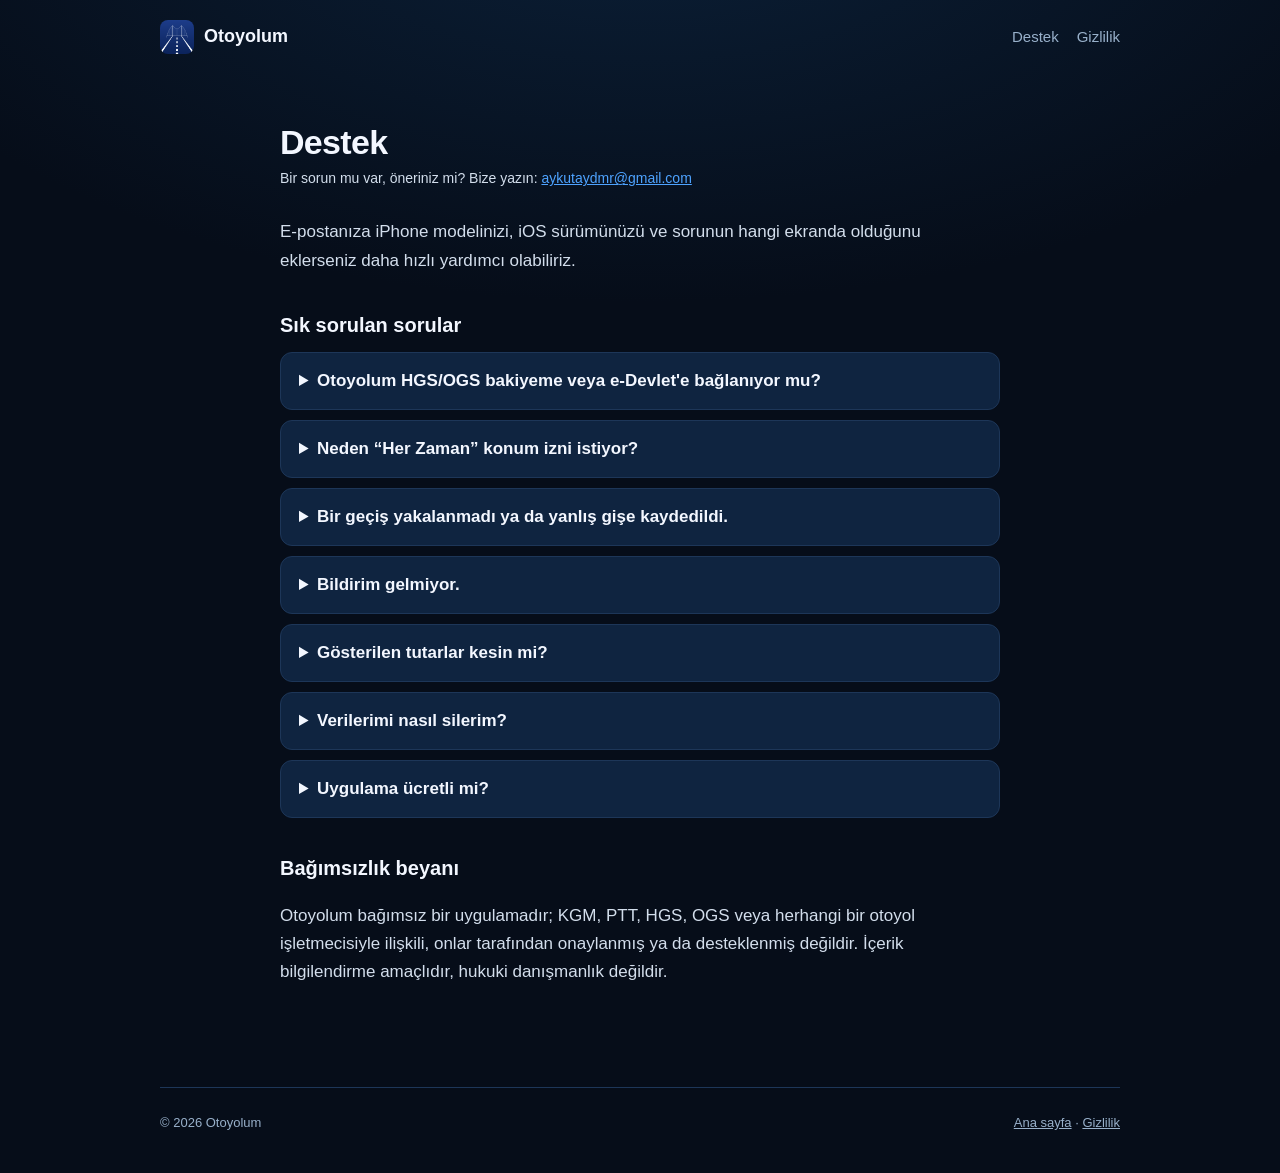
==== destek/index.html @ b16caa04 "Otoyolum sitesi: ana sayfa, gizlilik, destek Co-Authored-By: Claude Opus 5.5 <noreply@anthropic.com>" ====
<!DOCTYPE html>
<html lang="tr">
<head>
<meta charset="utf-8">
<meta name="viewport" content="width=device-width, initial-scale=1">
<title>Destek — Otoyolum</title>
<meta name="description" content="Otoyolum destek ve sık sorulan sorular.">
<meta name="theme-color" content="#060d19">
<link rel="icon" href="/ikon.png">
<link rel="stylesheet" href="/stil.css">
</head>
<body>
<header class="ust">
  <a class="marka" href="/"><img src="/ikon.png" alt="">Otoyolum</a>
  <nav><a href="/destek/">Destek</a><a href="/gizlilik/">Gizlilik</a></nav>
</header>

<main class="icerik">
  <h1>Destek</h1>
  <p class="tarih">Bir sorun mu var, öneriniz mi? Bize yazın: <a href="mailto:aykutaydmr@gmail.com?subject=Otoyolum%20destek">aykutaydmr@gmail.com</a></p>
  <p>E-postanıza iPhone modelinizi, iOS sürümünüzü ve sorunun hangi ekranda olduğunu eklerseniz daha hızlı yardımcı olabiliriz.</p>

  <h2>Sık sorulan sorular</h2>

  <details>
    <summary>Otoyolum HGS/OGS bakiyeme veya e-Devlet'e bağlanıyor mu?</summary>
    <p>Hayır. Uygulama hiçbir kuruma bağlanmaz ve internetten veri çekmez. Gişeden geçtiğinizi telefonunuzun konumuyla fark eder ve cezasız ödeme süresini sizin için sayar. Ödemenin düşüp düşmediğini PTT, banka veya e-Devlet üzerinden kontrol edip uygulamada işaretlersiniz.</p>
  </details>

  <details>
    <summary>Neden “Her Zaman” konum izni istiyor?</summary>
    <p>Uygulama kapalıyken de gişeden geçtiğinizi fark edebilmek için. iOS bu durumda uygulamayı yalnızca gişe alanına girdiğinizde kısa süreliğine uyandırır. Konumunuz cihazdan çıkmaz, rota kaydedilmez. İzin vermezseniz geçişleri Nöbet ekranındaki + düğmesiyle elle ekleyebilirsiniz.</p>
  </details>

  <details>
    <summary>Bir geçiş yakalanmadı ya da yanlış gişe kaydedildi.</summary>
    <p>Konum izninin “Her Zaman” ve Hassas Konum'un açık olduğunu kontrol edin. Gişe yanlış yerde tetikleniyorsa Ayarlar &gt; Gişe konumları'ndan düzeltebilirsiniz. Eksik geçişi Nöbet ekranındaki + ile ekleyin.</p>
  </details>

  <details>
    <summary>Bildirim gelmiyor.</summary>
    <p>iOS Ayarlar &gt; Bildirimler &gt; Otoyolum'dan bildirimlerin ve “Zamana Duyarlı” uyarıların açık olduğundan emin olun. Hatırlatmalar sabah 10:00'da gelir.</p>
  </details>

  <details>
    <summary>Gösterilen tutarlar kesin mi?</summary>
    <p>Köprü ve tünel ücretleri sabit tarifeden gelir. Otoyol kesimlerinde tutar, giriş-çıkış noktanıza göre hesaplanan bir tahmindir (≈ ile gösterilir). Tarifeleri Ayarlar &gt; Tarifeler'den güncelleyebilirsiniz. Tutarlar resmî borç beyanı değildir.</p>
  </details>

  <details>
    <summary>Verilerimi nasıl silerim?</summary>
    <p>Tüm veriler yalnızca cihazınızda durur. Uygulamayı silmek her şeyi kalıcı olarak siler.</p>
  </details>

  <details>
    <summary>Uygulama ücretli mi?</summary>
    <p>Hayır, Otoyolum ücretsizdir; reklam ve uygulama içi satın alma yoktur.</p>
  </details>

  <h2>Bağımsızlık beyanı</h2>
  <p>Otoyolum bağımsız bir uygulamadır; KGM, PTT, HGS, OGS veya herhangi bir otoyol işletmecisiyle ilişkili, onlar tarafından onaylanmış ya da desteklenmiş değildir. İçerik bilgilendirme amaçlıdır, hukuki danışmanlık değildir.</p>
</main>

<footer class="alt">
  <span>© 2026 Otoyolum</span>
  <span><a href="/">Ana sayfa</a> · <a href="/gizlilik/">Gizlilik</a></span>
</footer>
</body>
</html>
---- stil.css ----
:root{
  --zemin:#060d19; --zemin2:#0b2038; --kart:#0f2440; --cizgi:#1d3658;
  --metin:#f3f7ff; --soluk:#98b0ca; --vurgu:#4ea3ff; --vurgu2:#c4deff;
}
*{box-sizing:border-box}
html{-webkit-text-size-adjust:100%}
body{
  margin:0; color:var(--metin); background:var(--zemin);
  background-image:radial-gradient(1200px 600px at 50% -10%, var(--zemin2), transparent 70%);
  font:17px/1.65 -apple-system,BlinkMacSystemFont,"SF Pro Text","Segoe UI",Roboto,Helvetica,Arial,sans-serif;
  -webkit-font-smoothing:antialiased; padding:0 16px;
}
a{color:var(--vurgu)}
.ust{max-width:960px;margin:0 auto;display:flex;align-items:center;justify-content:space-between;padding:20px 0}
.marka{display:flex;align-items:center;gap:10px;color:var(--metin);text-decoration:none;font-weight:700;font-size:18px}
.marka img{width:34px;height:34px;border-radius:8px}
.ust nav{display:flex;gap:18px;font-size:15px}
.ust nav a{color:var(--soluk);text-decoration:none}
.ust nav a:hover{color:var(--metin)}
.kahraman{max-width:960px;margin:0 auto;text-align:center;padding:56px 0 28px}
.kahraman img.ikon{width:112px;height:112px;border-radius:25px;box-shadow:0 20px 60px rgba(78,163,255,.25)}
h1{font-size:clamp(32px,6vw,52px);line-height:1.1;letter-spacing:-.02em;margin:26px 0 14px}
.kahraman p{color:var(--soluk);font-size:clamp(17px,2.4vw,20px);max-width:620px;margin:0 auto}
.rozet{display:inline-block;margin-top:28px;padding:12px 22px;border-radius:999px;background:var(--metin);color:#06101f;font-weight:700;text-decoration:none}
.rozet.pasif{background:transparent;color:var(--vurgu2);border:1px solid var(--cizgi)}
.sahne{max-width:1100px;margin:36px auto 0;border-radius:18px;overflow:hidden;border:1px solid var(--cizgi)}
.sahne img{display:block;width:100%;height:auto}
.ozellikler{max-width:960px;margin:56px auto 0;display:grid;grid-template-columns:repeat(auto-fit,minmax(260px,1fr));gap:16px}
.ozellik{background:var(--kart);border:1px solid var(--cizgi);border-radius:16px;padding:22px}
.ozellik h3{margin:0 0 6px;font-size:18px}
.ozellik p{margin:0;color:var(--soluk);font-size:15px}
.icerik{max-width:720px;margin:0 auto;padding:40px 0 20px}
.icerik h1{font-size:34px;margin:10px 0 6px}
.icerik h2{font-size:20px;margin:34px 0 8px}
.icerik p,.icerik li{color:#d3deec}
.tarih{color:var(--soluk);font-size:14px;margin:0 0 28px}
.etiket{display:inline-block;font-size:13px;font-weight:600;color:var(--vurgu2);background:rgba(78,163,255,.12);border:1px solid rgba(78,163,255,.3);padding:5px 12px;border-radius:999px}
details{background:var(--kart);border:1px solid var(--cizgi);border-radius:12px;padding:14px 18px;margin:10px 0}
summary{cursor:pointer;font-weight:600}
details p{margin:10px 0 0}
.alt{max-width:960px;margin:64px auto 0;padding:24px 0 40px;border-top:1px solid var(--cizgi);color:var(--soluk);font-size:13px;display:flex;flex-wrap:wrap;gap:8px 20px;justify-content:space-between}
.alt a{color:var(--soluk)}
@media (max-width:520px){.ust nav{gap:12px;font-size:14px}.kahraman{padding-top:32px}}
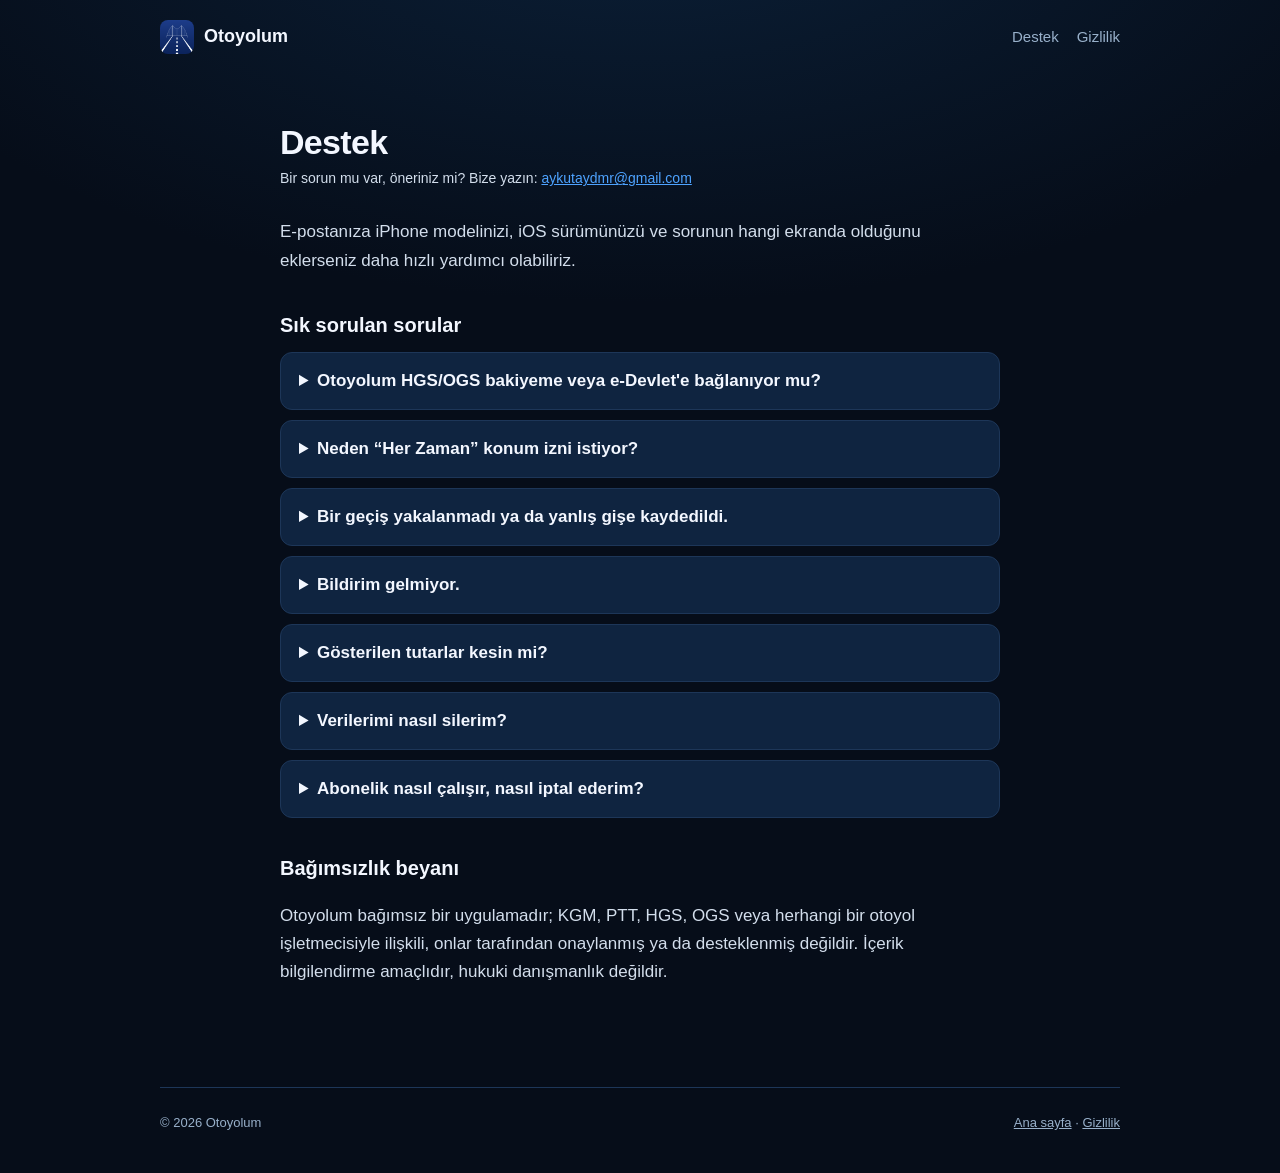
==== commit 80f93ed1: "Abonelik bilgisi: gizlilik, destek SSS, ana sayfa Co-Authored-By: Claude Opus 5.5 <noreply@anthropic" ====
--- a/destek/index.html
+++ b/destek/index.html
@@ -53,8 +53,8 @@
   </details>
 
   <details>
-    <summary>Uygulama ücretli mi?</summary>
-    <p>Hayır, Otoyolum ücretsizdir; reklam ve uygulama içi satın alma yoktur.</p>
+    <summary>Abonelik nasıl çalışır, nasıl iptal ederim?</summary>
+    <p>Otoyolum'un özellikleri Otoyolum Premium aboneliğiyle kullanılır. Yeni kullanıcılar 1 ay ücretsiz dener; sonrasında seçtiğiniz aylık ya da yıllık plan ücretlendirilir. Deneme bitmeden iptal ederseniz ücret alınmaz. İptal için: iPhone Ayarlar &gt; adınız &gt; Abonelikler &gt; Otoyolum. Telefon değiştirdiyseniz uygulamadaki "Satın alımları geri yükle" düğmesini kullanın. Acil durum rehberi her zaman ücretsizdir. Reklam yoktur.</p>
   </details>
 
   <h2>Bağımsızlık beyanı</h2>
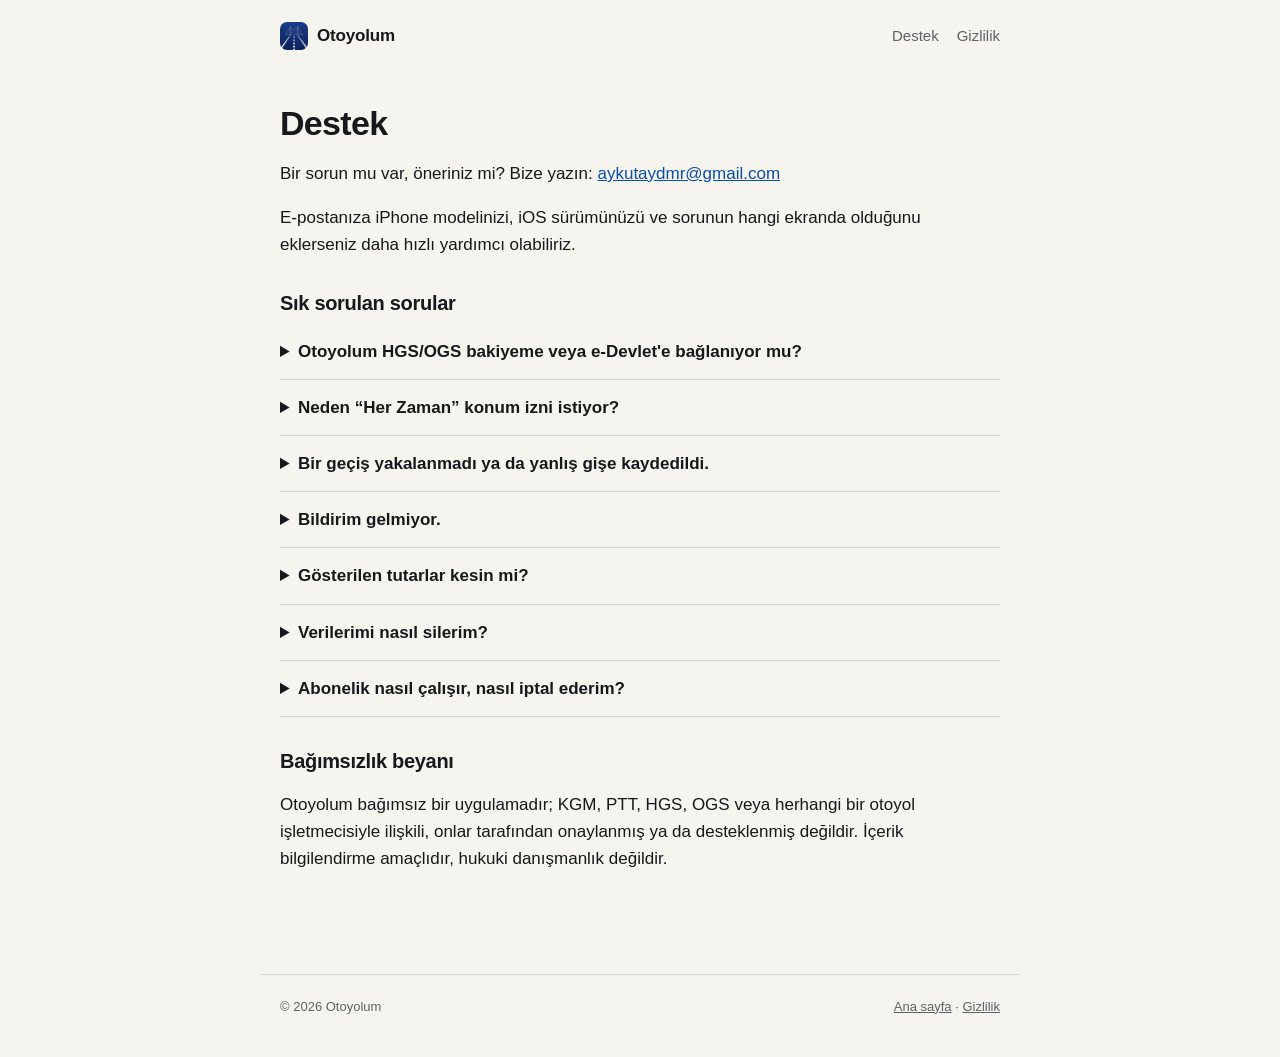
==== commit 4dccb962: "Ana sayfa yeniden yazıldı: somut örnek, gün cetveli, iki hat, bilerek yapılmayanlar, kaynaklar Co-Au" ====
--- a/destek/index.html
+++ b/destek/index.html
@@ -17,7 +17,7 @@
 
 <main class="icerik">
   <h1>Destek</h1>
-  <p class="tarih">Bir sorun mu var, öneriniz mi? Bize yazın: <a href="mailto:aykutaydmr@gmail.com?subject=Otoyolum%20destek">aykutaydmr@gmail.com</a></p>
+  <p>Bir sorun mu var, öneriniz mi? Bize yazın: <a href="mailto:aykutaydmr@gmail.com?subject=Otoyolum%20destek">aykutaydmr@gmail.com</a></p>
   <p>E-postanıza iPhone modelinizi, iOS sürümünüzü ve sorunun hangi ekranda olduğunu eklerseniz daha hızlı yardımcı olabiliriz.</p>
 
   <h2>Sık sorulan sorular</h2>
--- a/stil.css
+++ b/stil.css
@@ -1,43 +1,116 @@
 :root{
-  --zemin:#060d19; --zemin2:#0b2038; --kart:#0f2440; --cizgi:#1d3658;
-  --metin:#f3f7ff; --soluk:#98b0ca; --vurgu:#4ea3ff; --vurgu2:#c4deff;
+  --kagit:#f6f4ef; --murekkep:#16181c; --soluk:#5d6168; --cizgi:#d9d5cc;
+  --tabela:#0b4ea2; --tabela-acik:#e3ecf7; --kirmizi:#b0271e; --kirmizi-acik:#f6e4e1;
+  --yesil:#0e7a54;
+  --mono:ui-monospace,"SF Mono",Menlo,Consolas,monospace;
+}
+@media (prefers-color-scheme:dark){
+  :root{
+    --kagit:#121316; --murekkep:#ecebe7; --soluk:#9a9ca2; --cizgi:#2c2e33;
+    --tabela:#6aa2ee; --tabela-acik:#17243a; --kirmizi:#f07366; --kirmizi-acik:#35191a;
+    --yesil:#45c18c;
+  }
 }
 *{box-sizing:border-box}
 html{-webkit-text-size-adjust:100%}
 body{
-  margin:0; color:var(--metin); background:var(--zemin);
-  background-image:radial-gradient(1200px 600px at 50% -10%, var(--zemin2), transparent 70%);
-  font:17px/1.65 -apple-system,BlinkMacSystemFont,"SF Pro Text","Segoe UI",Roboto,Helvetica,Arial,sans-serif;
-  -webkit-font-smoothing:antialiased; padding:0 16px;
+  margin:0; background:var(--kagit); color:var(--murekkep);
+  font:17px/1.6 -apple-system,BlinkMacSystemFont,"Segoe UI",Roboto,Helvetica,Arial,sans-serif;
+  -webkit-font-smoothing:antialiased;
 }
-a{color:var(--vurgu)}
-.ust{max-width:960px;margin:0 auto;display:flex;align-items:center;justify-content:space-between;padding:20px 0}
-.marka{display:flex;align-items:center;gap:10px;color:var(--metin);text-decoration:none;font-weight:700;font-size:18px}
-.marka img{width:34px;height:34px;border-radius:8px}
+a{color:var(--tabela)}
+.sayfa{max-width:760px;margin:0 auto;padding:0 20px}
+
+/* Üst şerit */
+.ust{max-width:760px;margin:0 auto;padding:22px 20px 0;display:flex;align-items:center;justify-content:space-between;gap:12px}
+.marka{display:flex;align-items:center;gap:9px;color:var(--murekkep);text-decoration:none;font-weight:700;letter-spacing:-.01em}
+.marka img{width:28px;height:28px;border-radius:7px}
 .ust nav{display:flex;gap:18px;font-size:15px}
 .ust nav a{color:var(--soluk);text-decoration:none}
-.ust nav a:hover{color:var(--metin)}
-.kahraman{max-width:960px;margin:0 auto;text-align:center;padding:56px 0 28px}
-.kahraman img.ikon{width:112px;height:112px;border-radius:25px;box-shadow:0 20px 60px rgba(78,163,255,.25)}
-h1{font-size:clamp(32px,6vw,52px);line-height:1.1;letter-spacing:-.02em;margin:26px 0 14px}
-.kahraman p{color:var(--soluk);font-size:clamp(17px,2.4vw,20px);max-width:620px;margin:0 auto}
-.rozet{display:inline-block;margin-top:28px;padding:12px 22px;border-radius:999px;background:var(--metin);color:#06101f;font-weight:700;text-decoration:none}
-.rozet.pasif{background:transparent;color:var(--vurgu2);border:1px solid var(--cizgi)}
-.sahne{max-width:1100px;margin:36px auto 0;border-radius:18px;overflow:hidden;border:1px solid var(--cizgi)}
-.sahne img{display:block;width:100%;height:auto}
-.ozellikler{max-width:960px;margin:56px auto 0;display:grid;grid-template-columns:repeat(auto-fit,minmax(260px,1fr));gap:16px}
-.ozellik{background:var(--kart);border:1px solid var(--cizgi);border-radius:16px;padding:22px}
-.ozellik h3{margin:0 0 6px;font-size:18px}
-.ozellik p{margin:0;color:var(--soluk);font-size:15px}
-.icerik{max-width:720px;margin:0 auto;padding:40px 0 20px}
-.icerik h1{font-size:34px;margin:10px 0 6px}
-.icerik h2{font-size:20px;margin:34px 0 8px}
-.icerik p,.icerik li{color:#d3deec}
-.tarih{color:var(--soluk);font-size:14px;margin:0 0 28px}
-.etiket{display:inline-block;font-size:13px;font-weight:600;color:var(--vurgu2);background:rgba(78,163,255,.12);border:1px solid rgba(78,163,255,.3);padding:5px 12px;border-radius:999px}
-details{background:var(--kart);border:1px solid var(--cizgi);border-radius:12px;padding:14px 18px;margin:10px 0}
+.ust nav a:hover{color:var(--murekkep)}
+
+/* Giriş */
+.giris{padding:64px 0 8px}
+.giris .ust-satir{font-family:var(--mono);font-size:13px;color:var(--soluk);margin:0 0 18px}
+.giris h1{font-size:clamp(30px,5.4vw,46px);line-height:1.12;letter-spacing:-.025em;margin:0 0 20px;font-weight:750}
+.giris h1 .kirmizi{color:var(--kirmizi)}
+.giris p{font-size:19px;color:var(--soluk);margin:0;max-width:600px}
+.not{font-size:14px;color:var(--soluk)}
+
+/* Gün cetveli */
+.cetvel{margin:44px 0 12px;position:relative}
+.cetvel .hat{position:relative;height:56px}
+.cetvel .zemin{position:absolute;left:0;right:0;top:26px;height:4px;background:var(--cizgi);border-radius:2px}
+.cetvel .dolu{position:absolute;left:0;width:33.33%;top:26px;height:4px;background:var(--tabela);border-radius:2px}
+.cetvel .kirmizi-bolge{position:absolute;left:33.33%;right:0;top:26px;height:4px;background:var(--kirmizi);opacity:.55}
+.cetvel .isaret{position:absolute;top:0;transform:translateX(-50%);text-align:center;font-family:var(--mono);font-size:12px;color:var(--soluk);white-space:nowrap}
+.cetvel .isaret::after{content:"";display:block;width:2px;height:14px;background:currentColor;margin:6px auto 0}
+.cetvel .isaret.uyari{color:var(--tabela);font-weight:600}
+.cetvel .isaret.son{color:var(--kirmizi);font-weight:600}
+.cetvel .etiketler{display:flex;justify-content:space-between;font-family:var(--mono);font-size:13px;margin-top:6px}
+.cetvel .etiketler b{font-size:20px;display:block;letter-spacing:-.01em}
+.cetvel .etiketler .sag{text-align:right;color:var(--kirmizi)}
+
+/* Bölümler */
+section{padding:44px 0 4px;border-top:1px solid var(--cizgi);margin-top:44px}
+section:first-of-type{border-top:0}
+h2{font-size:24px;letter-spacing:-.015em;margin:0 0 14px;line-height:1.25}
+section p{margin:0 0 14px}
+.soluk{color:var(--soluk)}
+
+/* İki hat tablosu */
+.tablo{width:100%;border-collapse:collapse;font-size:15px;margin:10px 0 8px}
+.tablo th,.tablo td{text-align:left;padding:10px 10px 10px 0;border-bottom:1px solid var(--cizgi);vertical-align:top}
+.tablo th{font-size:13px;font-weight:600;color:var(--soluk)}
+.tablo td.sayi{font-family:var(--mono);white-space:nowrap}
+.tablo td.kirmizi{color:var(--kirmizi);font-weight:600}
+.dayanak{font-family:var(--mono);font-size:12px;color:var(--soluk)}
+.yol-alt{display:block;font-size:13px;color:var(--soluk);line-height:1.45;margin:4px 0 2px;max-width:300px}
+.tablo td:first-child{padding-right:16px}
+
+/* Ekranlar */
+.ekranlar{display:grid;grid-template-columns:repeat(3,1fr);gap:14px;margin:18px 0 6px}
+.ekranlar figure{margin:0}
+.ekranlar img{width:100%;height:auto;display:block;border-radius:22px;border:1px solid var(--cizgi)}
+.ekranlar figcaption{font-size:13px;color:var(--soluk);margin-top:8px;line-height:1.4}
+
+/* Yapmadıklarımız */
+.liste{list-style:none;padding:0;margin:8px 0 0}
+.liste li{padding:14px 0;border-bottom:1px solid var(--cizgi)}
+.liste li:last-child{border-bottom:0}
+.liste b{display:block;margin-bottom:2px}
+.liste span{color:var(--soluk);font-size:15px}
+
+/* Kaynaklar */
+.kaynak{display:grid;grid-template-columns:auto 1fr;gap:6px 18px;font-size:15px;margin:8px 0}
+.kaynak dt{font-family:var(--mono);font-weight:600;white-space:nowrap}
+.kaynak dd{margin:0;color:var(--soluk)}
+
+/* Fiyat */
+.fiyat{display:flex;flex-wrap:wrap;gap:10px 28px;margin:14px 0 10px;font-family:var(--mono)}
+.fiyat div{font-size:15px;color:var(--soluk)}
+.fiyat b{display:block;font-size:24px;color:var(--murekkep);letter-spacing:-.01em}
+.durum{display:inline-block;margin-top:6px;font-size:14px;font-family:var(--mono);color:var(--tabela);border:1px solid currentColor;padding:6px 12px;border-radius:6px}
+
+/* Alt sayfalar (gizlilik, destek) */
+.icerik{max-width:760px;margin:0 auto;padding:44px 20px 20px}
+.icerik h1{font-size:34px;letter-spacing:-.02em;margin:10px 0 6px;line-height:1.15}
+.icerik h2{font-size:20px;margin:32px 0 8px}
+.icerik p,.icerik li{color:var(--murekkep)}
+.tarih{color:var(--soluk);font-size:14px;font-family:var(--mono);margin:0 0 28px}
+.etiket{display:inline-block;font-size:13px;font-family:var(--mono);color:var(--yesil);border:1px solid currentColor;padding:3px 10px;border-radius:5px}
+details{border-bottom:1px solid var(--cizgi);padding:14px 0}
 summary{cursor:pointer;font-weight:600}
-details p{margin:10px 0 0}
-.alt{max-width:960px;margin:64px auto 0;padding:24px 0 40px;border-top:1px solid var(--cizgi);color:var(--soluk);font-size:13px;display:flex;flex-wrap:wrap;gap:8px 20px;justify-content:space-between}
+details p{margin:10px 0 0;color:var(--soluk)}
+
+/* Alt bilgi */
+.alt{max-width:760px;margin:64px auto 0;padding:22px 20px 40px;border-top:1px solid var(--cizgi);color:var(--soluk);font-size:13px;display:flex;flex-wrap:wrap;gap:8px 20px;justify-content:space-between}
 .alt a{color:var(--soluk)}
-@media (max-width:520px){.ust nav{gap:12px;font-size:14px}.kahraman{padding-top:32px}}
+
+@media (max-width:560px){
+  .giris{padding-top:40px}
+  .ekranlar{grid-template-columns:1fr 1fr}
+  .ekranlar figure:nth-child(3){display:none}
+  .cetvel .isaret{font-size:11px}
+  .tablo{font-size:14px}
+}
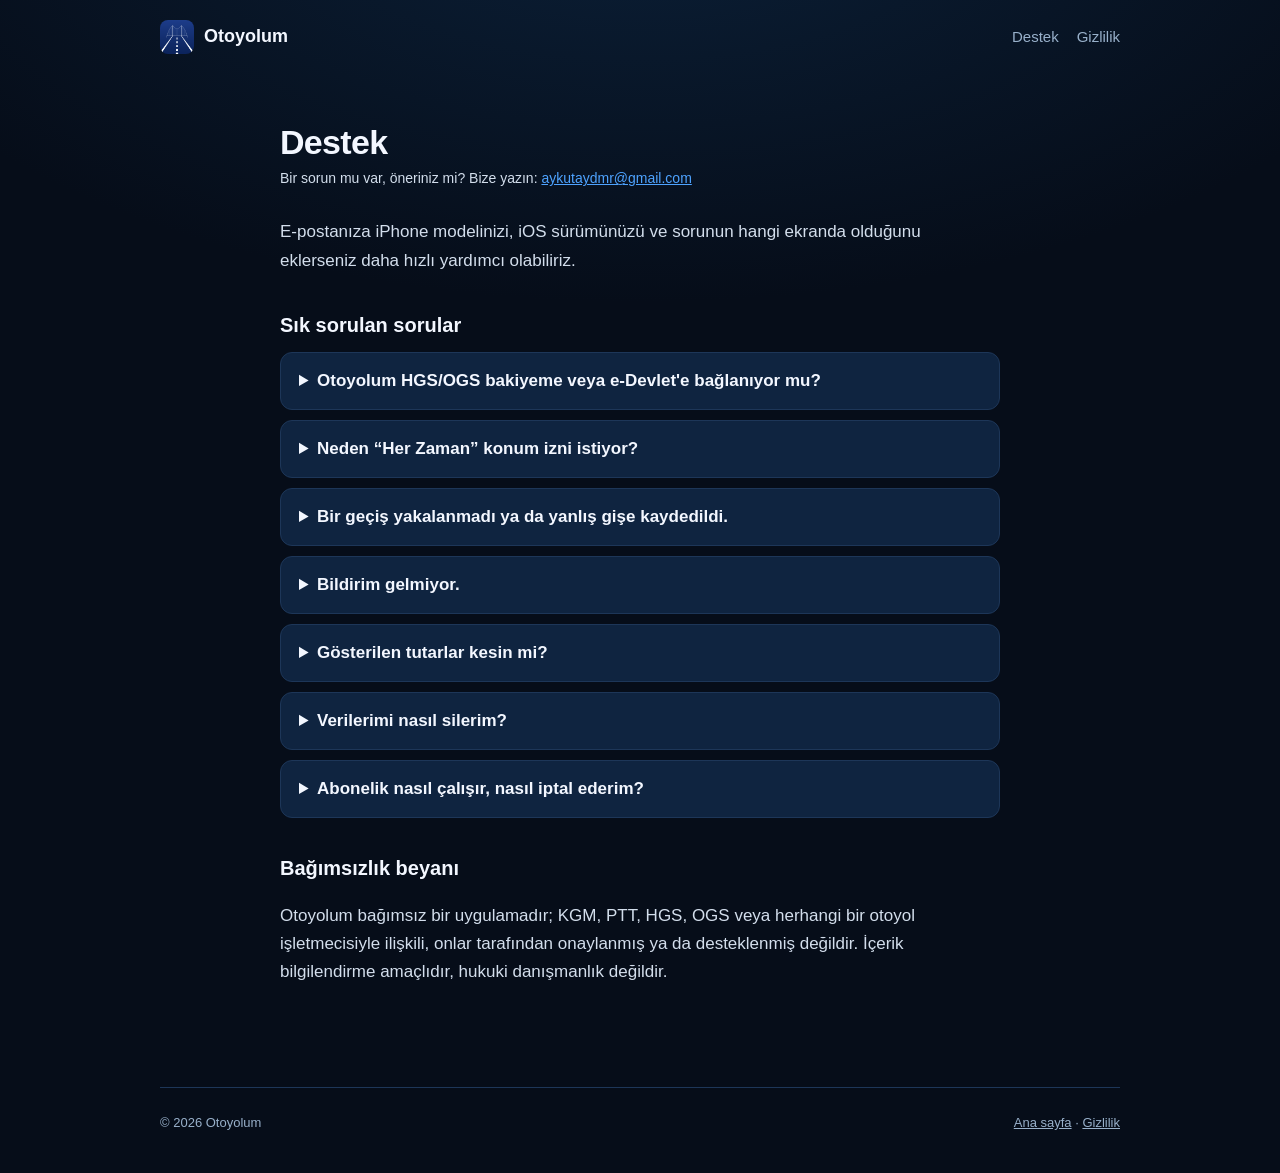
==== commit 89d197bd: "Ana sayfa yeniden tasarımını geri al Co-Authored-By: Claude Opus 5.5 <noreply@anthropic.com>" ====
--- a/destek/index.html
+++ b/destek/index.html
@@ -17,7 +17,7 @@
 
 <main class="icerik">
   <h1>Destek</h1>
-  <p>Bir sorun mu var, öneriniz mi? Bize yazın: <a href="mailto:aykutaydmr@gmail.com?subject=Otoyolum%20destek">aykutaydmr@gmail.com</a></p>
+  <p class="tarih">Bir sorun mu var, öneriniz mi? Bize yazın: <a href="mailto:aykutaydmr@gmail.com?subject=Otoyolum%20destek">aykutaydmr@gmail.com</a></p>
   <p>E-postanıza iPhone modelinizi, iOS sürümünüzü ve sorunun hangi ekranda olduğunu eklerseniz daha hızlı yardımcı olabiliriz.</p>
 
   <h2>Sık sorulan sorular</h2>
--- a/stil.css
+++ b/stil.css
@@ -1,116 +1,43 @@
 :root{
-  --kagit:#f6f4ef; --murekkep:#16181c; --soluk:#5d6168; --cizgi:#d9d5cc;
-  --tabela:#0b4ea2; --tabela-acik:#e3ecf7; --kirmizi:#b0271e; --kirmizi-acik:#f6e4e1;
-  --yesil:#0e7a54;
-  --mono:ui-monospace,"SF Mono",Menlo,Consolas,monospace;
-}
-@media (prefers-color-scheme:dark){
-  :root{
-    --kagit:#121316; --murekkep:#ecebe7; --soluk:#9a9ca2; --cizgi:#2c2e33;
-    --tabela:#6aa2ee; --tabela-acik:#17243a; --kirmizi:#f07366; --kirmizi-acik:#35191a;
-    --yesil:#45c18c;
-  }
+  --zemin:#060d19; --zemin2:#0b2038; --kart:#0f2440; --cizgi:#1d3658;
+  --metin:#f3f7ff; --soluk:#98b0ca; --vurgu:#4ea3ff; --vurgu2:#c4deff;
 }
 *{box-sizing:border-box}
 html{-webkit-text-size-adjust:100%}
 body{
-  margin:0; background:var(--kagit); color:var(--murekkep);
-  font:17px/1.6 -apple-system,BlinkMacSystemFont,"Segoe UI",Roboto,Helvetica,Arial,sans-serif;
-  -webkit-font-smoothing:antialiased;
+  margin:0; color:var(--metin); background:var(--zemin);
+  background-image:radial-gradient(1200px 600px at 50% -10%, var(--zemin2), transparent 70%);
+  font:17px/1.65 -apple-system,BlinkMacSystemFont,"SF Pro Text","Segoe UI",Roboto,Helvetica,Arial,sans-serif;
+  -webkit-font-smoothing:antialiased; padding:0 16px;
 }
-a{color:var(--tabela)}
-.sayfa{max-width:760px;margin:0 auto;padding:0 20px}
-
-/* Üst şerit */
-.ust{max-width:760px;margin:0 auto;padding:22px 20px 0;display:flex;align-items:center;justify-content:space-between;gap:12px}
-.marka{display:flex;align-items:center;gap:9px;color:var(--murekkep);text-decoration:none;font-weight:700;letter-spacing:-.01em}
-.marka img{width:28px;height:28px;border-radius:7px}
+a{color:var(--vurgu)}
+.ust{max-width:960px;margin:0 auto;display:flex;align-items:center;justify-content:space-between;padding:20px 0}
+.marka{display:flex;align-items:center;gap:10px;color:var(--metin);text-decoration:none;font-weight:700;font-size:18px}
+.marka img{width:34px;height:34px;border-radius:8px}
 .ust nav{display:flex;gap:18px;font-size:15px}
 .ust nav a{color:var(--soluk);text-decoration:none}
-.ust nav a:hover{color:var(--murekkep)}
-
-/* Giriş */
-.giris{padding:64px 0 8px}
-.giris .ust-satir{font-family:var(--mono);font-size:13px;color:var(--soluk);margin:0 0 18px}
-.giris h1{font-size:clamp(30px,5.4vw,46px);line-height:1.12;letter-spacing:-.025em;margin:0 0 20px;font-weight:750}
-.giris h1 .kirmizi{color:var(--kirmizi)}
-.giris p{font-size:19px;color:var(--soluk);margin:0;max-width:600px}
-.not{font-size:14px;color:var(--soluk)}
-
-/* Gün cetveli */
-.cetvel{margin:44px 0 12px;position:relative}
-.cetvel .hat{position:relative;height:56px}
-.cetvel .zemin{position:absolute;left:0;right:0;top:26px;height:4px;background:var(--cizgi);border-radius:2px}
-.cetvel .dolu{position:absolute;left:0;width:33.33%;top:26px;height:4px;background:var(--tabela);border-radius:2px}
-.cetvel .kirmizi-bolge{position:absolute;left:33.33%;right:0;top:26px;height:4px;background:var(--kirmizi);opacity:.55}
-.cetvel .isaret{position:absolute;top:0;transform:translateX(-50%);text-align:center;font-family:var(--mono);font-size:12px;color:var(--soluk);white-space:nowrap}
-.cetvel .isaret::after{content:"";display:block;width:2px;height:14px;background:currentColor;margin:6px auto 0}
-.cetvel .isaret.uyari{color:var(--tabela);font-weight:600}
-.cetvel .isaret.son{color:var(--kirmizi);font-weight:600}
-.cetvel .etiketler{display:flex;justify-content:space-between;font-family:var(--mono);font-size:13px;margin-top:6px}
-.cetvel .etiketler b{font-size:20px;display:block;letter-spacing:-.01em}
-.cetvel .etiketler .sag{text-align:right;color:var(--kirmizi)}
-
-/* Bölümler */
-section{padding:44px 0 4px;border-top:1px solid var(--cizgi);margin-top:44px}
-section:first-of-type{border-top:0}
-h2{font-size:24px;letter-spacing:-.015em;margin:0 0 14px;line-height:1.25}
-section p{margin:0 0 14px}
-.soluk{color:var(--soluk)}
-
-/* İki hat tablosu */
-.tablo{width:100%;border-collapse:collapse;font-size:15px;margin:10px 0 8px}
-.tablo th,.tablo td{text-align:left;padding:10px 10px 10px 0;border-bottom:1px solid var(--cizgi);vertical-align:top}
-.tablo th{font-size:13px;font-weight:600;color:var(--soluk)}
-.tablo td.sayi{font-family:var(--mono);white-space:nowrap}
-.tablo td.kirmizi{color:var(--kirmizi);font-weight:600}
-.dayanak{font-family:var(--mono);font-size:12px;color:var(--soluk)}
-.yol-alt{display:block;font-size:13px;color:var(--soluk);line-height:1.45;margin:4px 0 2px;max-width:300px}
-.tablo td:first-child{padding-right:16px}
-
-/* Ekranlar */
-.ekranlar{display:grid;grid-template-columns:repeat(3,1fr);gap:14px;margin:18px 0 6px}
-.ekranlar figure{margin:0}
-.ekranlar img{width:100%;height:auto;display:block;border-radius:22px;border:1px solid var(--cizgi)}
-.ekranlar figcaption{font-size:13px;color:var(--soluk);margin-top:8px;line-height:1.4}
-
-/* Yapmadıklarımız */
-.liste{list-style:none;padding:0;margin:8px 0 0}
-.liste li{padding:14px 0;border-bottom:1px solid var(--cizgi)}
-.liste li:last-child{border-bottom:0}
-.liste b{display:block;margin-bottom:2px}
-.liste span{color:var(--soluk);font-size:15px}
-
-/* Kaynaklar */
-.kaynak{display:grid;grid-template-columns:auto 1fr;gap:6px 18px;font-size:15px;margin:8px 0}
-.kaynak dt{font-family:var(--mono);font-weight:600;white-space:nowrap}
-.kaynak dd{margin:0;color:var(--soluk)}
-
-/* Fiyat */
-.fiyat{display:flex;flex-wrap:wrap;gap:10px 28px;margin:14px 0 10px;font-family:var(--mono)}
-.fiyat div{font-size:15px;color:var(--soluk)}
-.fiyat b{display:block;font-size:24px;color:var(--murekkep);letter-spacing:-.01em}
-.durum{display:inline-block;margin-top:6px;font-size:14px;font-family:var(--mono);color:var(--tabela);border:1px solid currentColor;padding:6px 12px;border-radius:6px}
-
-/* Alt sayfalar (gizlilik, destek) */
-.icerik{max-width:760px;margin:0 auto;padding:44px 20px 20px}
-.icerik h1{font-size:34px;letter-spacing:-.02em;margin:10px 0 6px;line-height:1.15}
-.icerik h2{font-size:20px;margin:32px 0 8px}
-.icerik p,.icerik li{color:var(--murekkep)}
-.tarih{color:var(--soluk);font-size:14px;font-family:var(--mono);margin:0 0 28px}
-.etiket{display:inline-block;font-size:13px;font-family:var(--mono);color:var(--yesil);border:1px solid currentColor;padding:3px 10px;border-radius:5px}
-details{border-bottom:1px solid var(--cizgi);padding:14px 0}
+.ust nav a:hover{color:var(--metin)}
+.kahraman{max-width:960px;margin:0 auto;text-align:center;padding:56px 0 28px}
+.kahraman img.ikon{width:112px;height:112px;border-radius:25px;box-shadow:0 20px 60px rgba(78,163,255,.25)}
+h1{font-size:clamp(32px,6vw,52px);line-height:1.1;letter-spacing:-.02em;margin:26px 0 14px}
+.kahraman p{color:var(--soluk);font-size:clamp(17px,2.4vw,20px);max-width:620px;margin:0 auto}
+.rozet{display:inline-block;margin-top:28px;padding:12px 22px;border-radius:999px;background:var(--metin);color:#06101f;font-weight:700;text-decoration:none}
+.rozet.pasif{background:transparent;color:var(--vurgu2);border:1px solid var(--cizgi)}
+.sahne{max-width:1100px;margin:36px auto 0;border-radius:18px;overflow:hidden;border:1px solid var(--cizgi)}
+.sahne img{display:block;width:100%;height:auto}
+.ozellikler{max-width:960px;margin:56px auto 0;display:grid;grid-template-columns:repeat(auto-fit,minmax(260px,1fr));gap:16px}
+.ozellik{background:var(--kart);border:1px solid var(--cizgi);border-radius:16px;padding:22px}
+.ozellik h3{margin:0 0 6px;font-size:18px}
+.ozellik p{margin:0;color:var(--soluk);font-size:15px}
+.icerik{max-width:720px;margin:0 auto;padding:40px 0 20px}
+.icerik h1{font-size:34px;margin:10px 0 6px}
+.icerik h2{font-size:20px;margin:34px 0 8px}
+.icerik p,.icerik li{color:#d3deec}
+.tarih{color:var(--soluk);font-size:14px;margin:0 0 28px}
+.etiket{display:inline-block;font-size:13px;font-weight:600;color:var(--vurgu2);background:rgba(78,163,255,.12);border:1px solid rgba(78,163,255,.3);padding:5px 12px;border-radius:999px}
+details{background:var(--kart);border:1px solid var(--cizgi);border-radius:12px;padding:14px 18px;margin:10px 0}
 summary{cursor:pointer;font-weight:600}
-details p{margin:10px 0 0;color:var(--soluk)}
-
-/* Alt bilgi */
-.alt{max-width:760px;margin:64px auto 0;padding:22px 20px 40px;border-top:1px solid var(--cizgi);color:var(--soluk);font-size:13px;display:flex;flex-wrap:wrap;gap:8px 20px;justify-content:space-between}
+details p{margin:10px 0 0}
+.alt{max-width:960px;margin:64px auto 0;padding:24px 0 40px;border-top:1px solid var(--cizgi);color:var(--soluk);font-size:13px;display:flex;flex-wrap:wrap;gap:8px 20px;justify-content:space-between}
 .alt a{color:var(--soluk)}
-
-@media (max-width:560px){
-  .giris{padding-top:40px}
-  .ekranlar{grid-template-columns:1fr 1fr}
-  .ekranlar figure:nth-child(3){display:none}
-  .cetvel .isaret{font-size:11px}
-  .tablo{font-size:14px}
-}
+@media (max-width:520px){.ust nav{gap:12px;font-size:14px}.kahraman{padding-top:32px}}
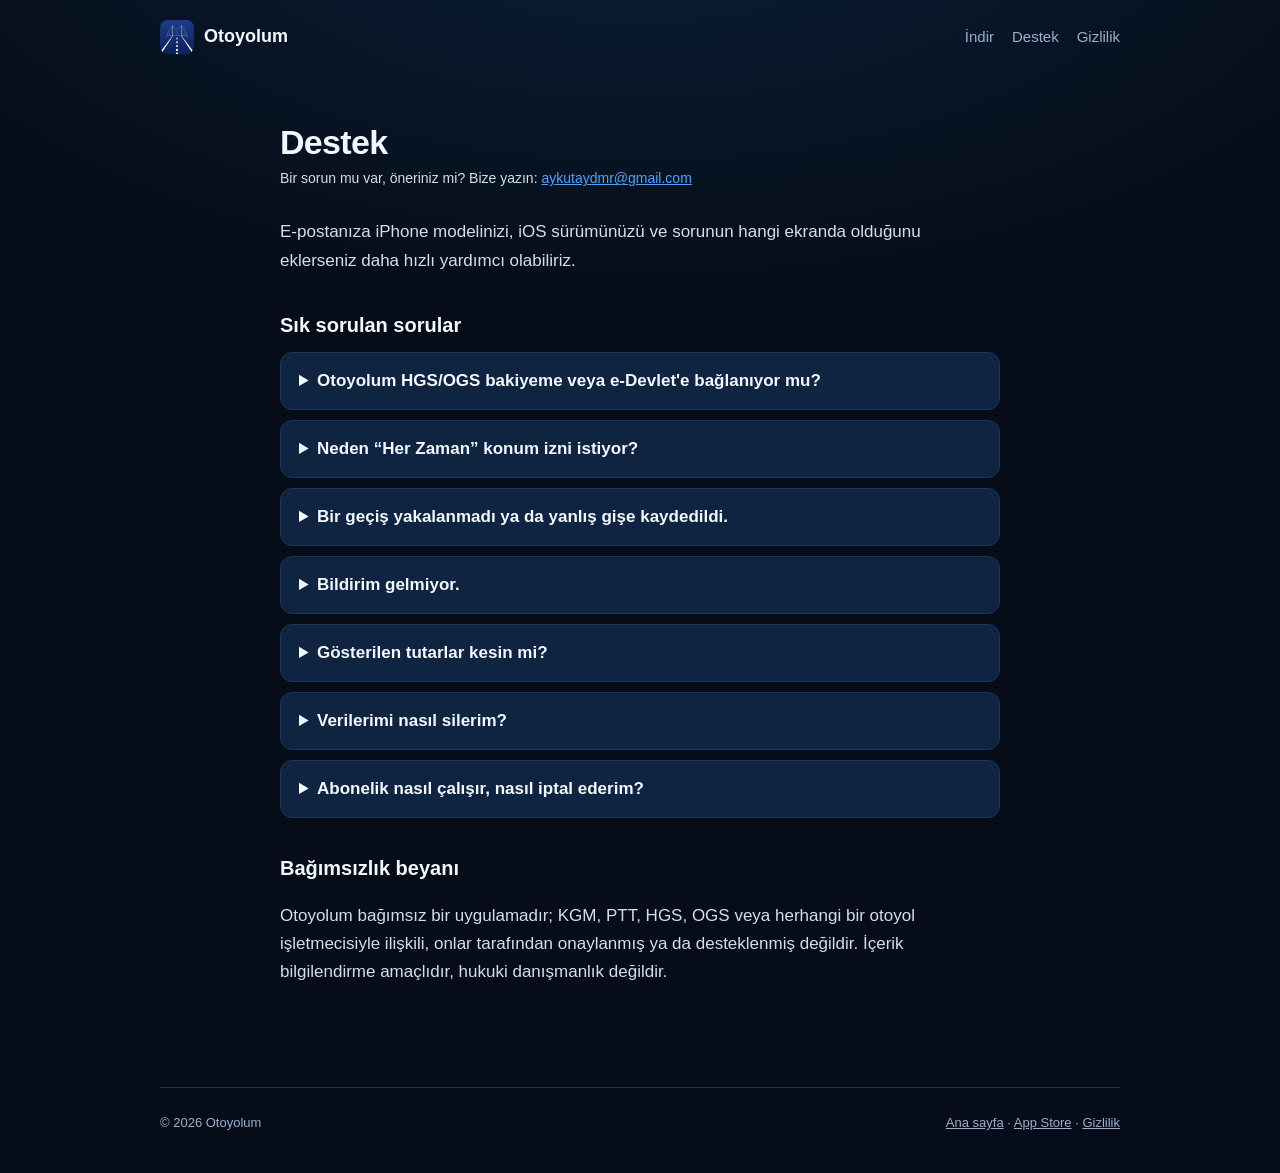
==== commit 9bab293b: "App Store bağlantısı ve arama motoru ayarları - Ana sayfa: App Store'dan indirin butonu, üst menü ve" ====
--- a/destek/index.html
+++ b/destek/index.html
@@ -3,16 +3,93 @@
 <head>
 <meta charset="utf-8">
 <meta name="viewport" content="width=device-width, initial-scale=1">
-<title>Destek — Otoyolum</title>
-<meta name="description" content="Otoyolum destek ve sık sorulan sorular.">
+<title>Destek ve Sık Sorulan Sorular — Otoyolum</title>
+<meta name="description" content="Otoyolum destek: gişe geçişi yakalanmadı, bildirim gelmiyor, konum izni, HGS/OGS ve e-Devlet bağlantısı, abonelik iptali ve tutarların doğruluğu hakkında yanıtlar.">
+<link rel="canonical" href="https://otoyolum.com/destek/">
+<meta name="apple-itunes-app" content="app-id=6815226319">
+<meta property="og:type" content="website">
+<meta property="og:site_name" content="Otoyolum">
+<meta property="og:locale" content="tr_TR">
+<meta property="og:url" content="https://otoyolum.com/destek/">
+<meta property="og:title" content="Destek ve Sık Sorulan Sorular — Otoyolum">
+<meta property="og:description" content="Otoyolum destek: gişe geçişi yakalanmadı, bildirim gelmiyor, konum izni, HGS/OGS ve e-Devlet bağlantısı, abonelik iptali ve tutarların doğruluğu hakkında yanıtlar.">
+<meta property="og:image" content="https://otoyolum.com/sahne.jpg">
 <meta name="theme-color" content="#060d19">
 <link rel="icon" href="/ikon.png">
 <link rel="stylesheet" href="/stil.css">
+<script type="application/ld+json">
+{
+ "@context": "https://schema.org",
+ "@graph": [
+  {
+   "@type": "FAQPage",
+   "mainEntity": [
+    {
+     "@type": "Question",
+     "name": "Otoyolum HGS/OGS bakiyeme veya e-Devlet'e bağlanıyor mu?",
+     "acceptedAnswer": {
+      "@type": "Answer",
+      "text": "Hayır. Uygulama hiçbir kuruma bağlanmaz ve internetten veri çekmez. Gişeden geçtiğinizi telefonunuzun konumuyla fark eder ve cezasız ödeme süresini sizin için sayar. Ödemenin düşüp düşmediğini PTT, banka veya e-Devlet üzerinden kontrol edip uygulamada işaretlersiniz."
+     }
+    },
+    {
+     "@type": "Question",
+     "name": "Neden “Her Zaman” konum izni istiyor?",
+     "acceptedAnswer": {
+      "@type": "Answer",
+      "text": "Uygulama kapalıyken de gişeden geçtiğinizi fark edebilmek için. iOS bu durumda uygulamayı yalnızca gişe alanına girdiğinizde kısa süreliğine uyandırır. Konumunuz cihazdan çıkmaz, rota kaydedilmez. İzin vermezseniz geçişleri Nöbet ekranındaki + düğmesiyle elle ekleyebilirsiniz."
+     }
+    },
+    {
+     "@type": "Question",
+     "name": "Bir geçiş yakalanmadı ya da yanlış gişe kaydedildi.",
+     "acceptedAnswer": {
+      "@type": "Answer",
+      "text": "Konum izninin “Her Zaman” ve Hassas Konum'un açık olduğunu kontrol edin. Gişe yanlış yerde tetikleniyorsa Ayarlar > Gişe konumları'ndan düzeltebilirsiniz. Eksik geçişi Nöbet ekranındaki + ile ekleyin."
+     }
+    },
+    {
+     "@type": "Question",
+     "name": "Bildirim gelmiyor.",
+     "acceptedAnswer": {
+      "@type": "Answer",
+      "text": "iOS Ayarlar > Bildirimler > Otoyolum'dan bildirimlerin ve “Zamana Duyarlı” uyarıların açık olduğundan emin olun. Hatırlatmalar sabah 10:00'da gelir."
+     }
+    },
+    {
+     "@type": "Question",
+     "name": "Gösterilen tutarlar kesin mi?",
+     "acceptedAnswer": {
+      "@type": "Answer",
+      "text": "Köprü ve tünel ücretleri sabit tarifeden gelir. Otoyol kesimlerinde tutar, giriş-çıkış noktanıza göre hesaplanan bir tahmindir (≈ ile gösterilir). Tarifeleri Ayarlar > Tarifeler'den güncelleyebilirsiniz. Tutarlar resmî borç beyanı değildir."
+     }
+    },
+    {
+     "@type": "Question",
+     "name": "Verilerimi nasıl silerim?",
+     "acceptedAnswer": {
+      "@type": "Answer",
+      "text": "Tüm veriler yalnızca cihazınızda durur. Uygulamayı silmek her şeyi kalıcı olarak siler."
+     }
+    },
+    {
+     "@type": "Question",
+     "name": "Abonelik nasıl çalışır, nasıl iptal ederim?",
+     "acceptedAnswer": {
+      "@type": "Answer",
+      "text": "Otoyolum'un özellikleri Otoyolum Premium aboneliğiyle kullanılır. Yeni kullanıcılar 1 ay ücretsiz dener; sonrasında seçtiğiniz aylık ya da yıllık plan ücretlendirilir. Deneme bitmeden iptal ederseniz ücret alınmaz. İptal için: iPhone Ayarlar > adınız > Abonelikler > Otoyolum. Telefon değiştirdiyseniz uygulamadaki \"Satın alımları geri yükle\" düğmesini kullanın. Acil durum rehberi her zaman ücretsizdir. Reklam yoktur."
+     }
+    }
+   ]
+  }
+ ]
+}
+</script>
 </head>
 <body>
 <header class="ust">
   <a class="marka" href="/"><img src="/ikon.png" alt="">Otoyolum</a>
-  <nav><a href="/destek/">Destek</a><a href="/gizlilik/">Gizlilik</a></nav>
+  <nav><a href="https://apps.apple.com/tr/app/otoyolum/id6815226319">İndir</a><a href="/destek/">Destek</a><a href="/gizlilik/">Gizlilik</a></nav>
 </header>
 
 <main class="icerik">
@@ -63,7 +140,7 @@
 
 <footer class="alt">
   <span>© 2026 Otoyolum</span>
-  <span><a href="/">Ana sayfa</a> · <a href="/gizlilik/">Gizlilik</a></span>
+  <span><a href="/">Ana sayfa</a> · <a href="https://apps.apple.com/tr/app/otoyolum/id6815226319">App Store</a> · <a href="/gizlilik/">Gizlilik</a></span>
 </footer>
 </body>
 </html>
--- a/stil.css
+++ b/stil.css
@@ -41,3 +41,5 @@
 .alt{max-width:960px;margin:64px auto 0;padding:24px 0 40px;border-top:1px solid var(--cizgi);color:var(--soluk);font-size:13px;display:flex;flex-wrap:wrap;gap:8px 20px;justify-content:space-between}
 .alt a{color:var(--soluk)}
 @media (max-width:520px){.ust nav{gap:12px;font-size:14px}.kahraman{padding-top:32px}}
+.kahraman .not{display:block;margin-top:12px;color:var(--soluk);font-size:14px}
+.sss{padding-top:48px}
